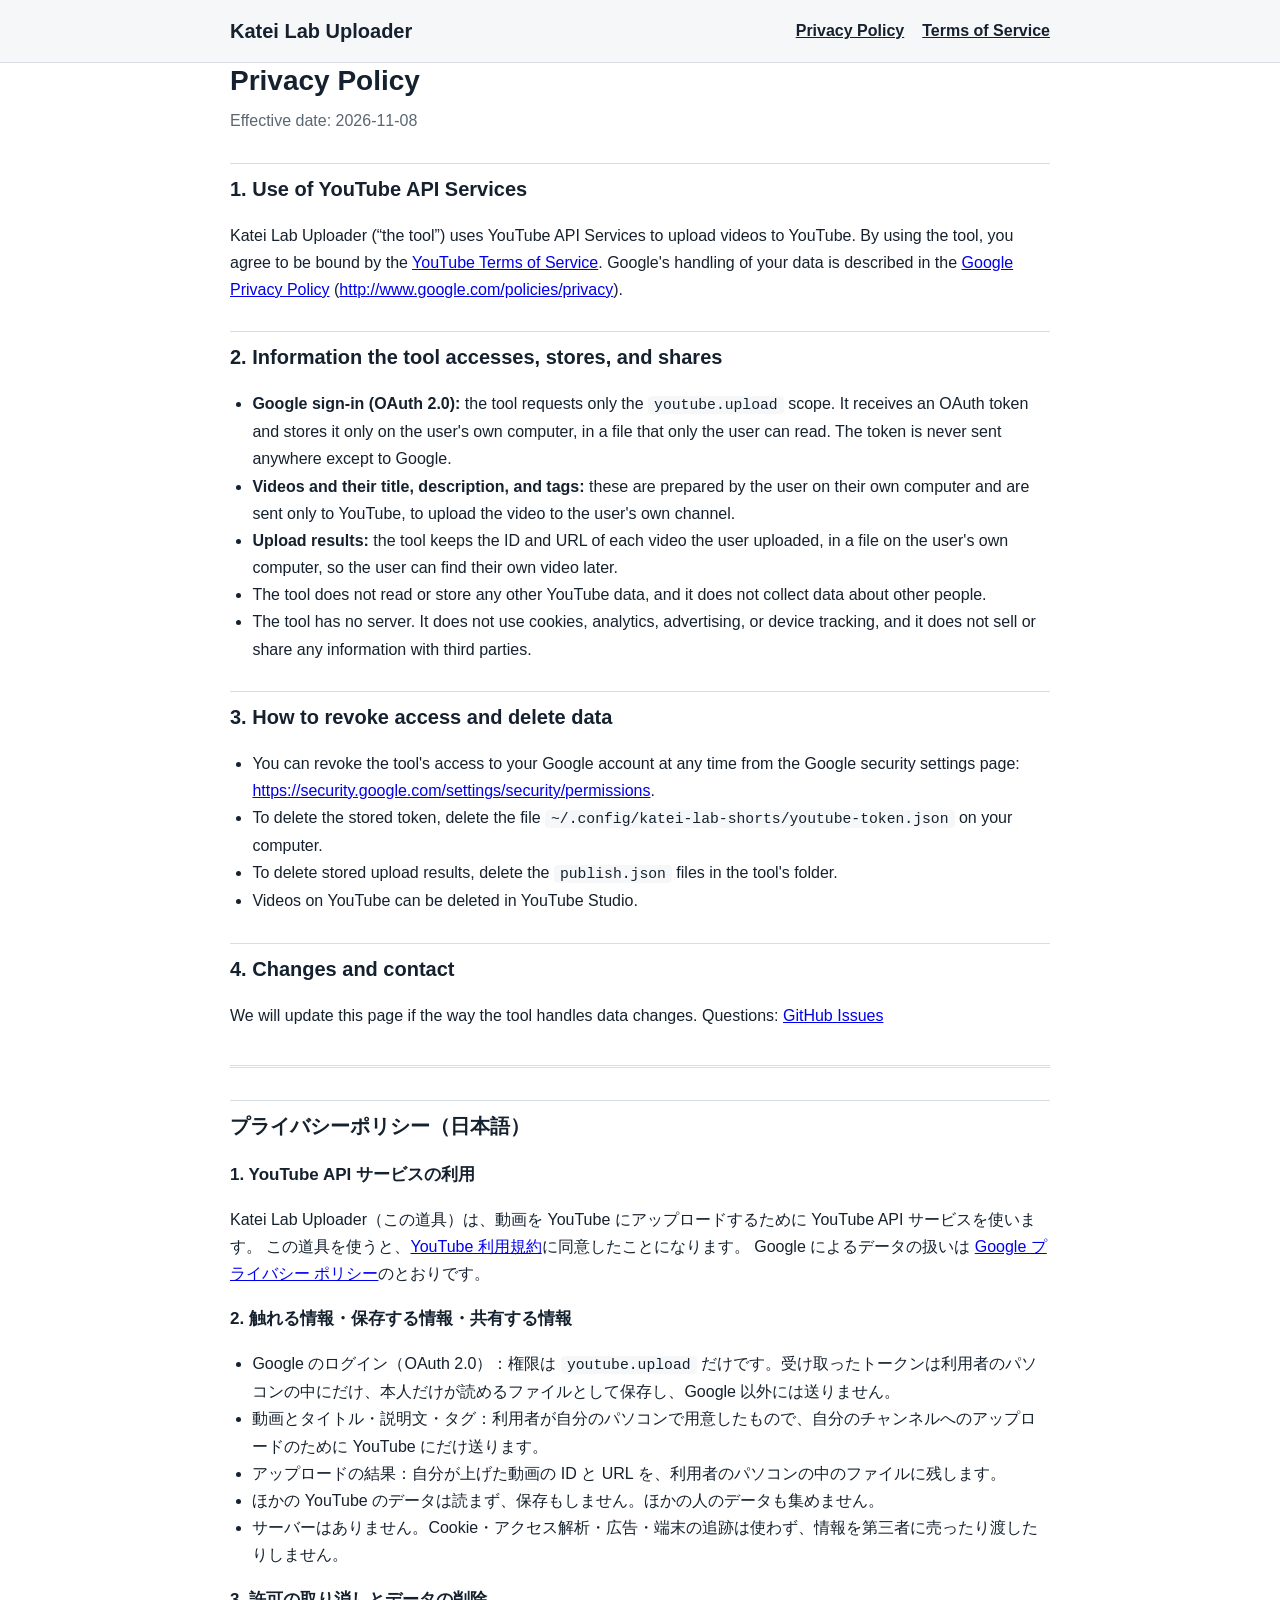
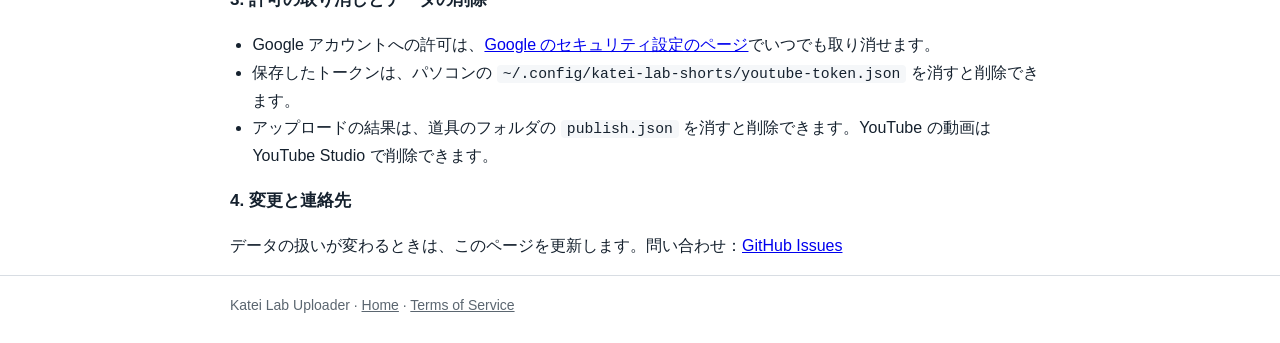
==== privacy.html @ 1b7b39dd "Add about, privacy policy, and terms pages for Katei Lab Uploader Co-Authored-By: Claude Opus 5.5 <n" ====
<!doctype html>
<html lang="en">
<head>
<meta charset="utf-8">
<meta name="viewport" content="width=device-width, initial-scale=1">
<title>Privacy Policy – Katei Lab Uploader</title>
<link rel="stylesheet" href="style.css">
</head>
<body>
<header>
	<div class="wrap">
		<a class="brand" href="./">Katei Lab Uploader</a>
		<nav><a href="privacy.html">Privacy Policy</a><a href="terms.html">Terms of Service</a></nav>
	</div>
</header>
<main class="wrap">
	<h1>Privacy Policy</h1>
	<p class="lead">Effective date: 2026-11-08</p>

	<h2>1. Use of YouTube API Services</h2>
	<p>
		Katei Lab Uploader (“the tool”) uses YouTube API Services to upload videos to YouTube.
		By using the tool, you agree to be bound by the <a href="https://www.youtube.com/t/terms">YouTube Terms of Service</a>.
		Google's handling of your data is described in the
		<a href="https://policies.google.com/privacy">Google Privacy Policy</a> (<a href="http://www.google.com/policies/privacy">http://www.google.com/policies/privacy</a>).
	</p>

	<h2>2. Information the tool accesses, stores, and shares</h2>
	<ul>
		<li><strong>Google sign-in (OAuth 2.0):</strong> the tool requests only the <code>youtube.upload</code> scope. It receives an OAuth token and stores it only on the user's own computer, in a file that only the user can read. The token is never sent anywhere except to Google.</li>
		<li><strong>Videos and their title, description, and tags:</strong> these are prepared by the user on their own computer and are sent only to YouTube, to upload the video to the user's own channel.</li>
		<li><strong>Upload results:</strong> the tool keeps the ID and URL of each video the user uploaded, in a file on the user's own computer, so the user can find their own video later.</li>
		<li>The tool does not read or store any other YouTube data, and it does not collect data about other people.</li>
		<li>The tool has no server. It does not use cookies, analytics, advertising, or device tracking, and it does not sell or share any information with third parties.</li>
	</ul>

	<h2>3. How to revoke access and delete data</h2>
	<ul>
		<li>You can revoke the tool's access to your Google account at any time from the Google security settings page: <a href="https://security.google.com/settings/security/permissions">https://security.google.com/settings/security/permissions</a>.</li>
		<li>To delete the stored token, delete the file <code>~/.config/katei-lab-shorts/youtube-token.json</code> on your computer.</li>
		<li>To delete stored upload results, delete the <code>publish.json</code> files in the tool's folder.</li>
		<li>Videos on YouTube can be deleted in YouTube Studio.</li>
	</ul>

	<h2>4. Changes and contact</h2>
	<p>We will update this page if the way the tool handles data changes. Questions: <a href="https://github.com/stargazer5825ss-cmyk/katei-lab-uploader/issues">GitHub Issues</a></p>

	<section class="ja" lang="ja">
		<h2>プライバシーポリシー（日本語）</h2>
		<h3>1. YouTube API サービスの利用</h3>
		<p>
			Katei Lab Uploader（この道具）は、動画を YouTube にアップロードするために YouTube API サービスを使います。
			この道具を使うと、<a href="https://www.youtube.com/t/terms">YouTube 利用規約</a>に同意したことになります。
			Google によるデータの扱いは <a href="https://policies.google.com/privacy">Google プライバシー ポリシー</a>のとおりです。
		</p>
		<h3>2. 触れる情報・保存する情報・共有する情報</h3>
		<ul>
			<li>Google のログイン（OAuth 2.0）：権限は <code>youtube.upload</code> だけです。受け取ったトークンは利用者のパソコンの中にだけ、本人だけが読めるファイルとして保存し、Google 以外には送りません。</li>
			<li>動画とタイトル・説明文・タグ：利用者が自分のパソコンで用意したもので、自分のチャンネルへのアップロードのために YouTube にだけ送ります。</li>
			<li>アップロードの結果：自分が上げた動画の ID と URL を、利用者のパソコンの中のファイルに残します。</li>
			<li>ほかの YouTube のデータは読まず、保存もしません。ほかの人のデータも集めません。</li>
			<li>サーバーはありません。Cookie・アクセス解析・広告・端末の追跡は使わず、情報を第三者に売ったり渡したりしません。</li>
		</ul>
		<h3>3. 許可の取り消しとデータの削除</h3>
		<ul>
			<li>Google アカウントへの許可は、<a href="https://security.google.com/settings/security/permissions">Google のセキュリティ設定のページ</a>でいつでも取り消せます。</li>
			<li>保存したトークンは、パソコンの <code>~/.config/katei-lab-shorts/youtube-token.json</code> を消すと削除できます。</li>
			<li>アップロードの結果は、道具のフォルダの <code>publish.json</code> を消すと削除できます。YouTube の動画は YouTube Studio で削除できます。</li>
		</ul>
		<h3>4. 変更と連絡先</h3>
		<p>データの扱いが変わるときは、このページを更新します。問い合わせ：<a href="https://github.com/stargazer5825ss-cmyk/katei-lab-uploader/issues">GitHub Issues</a></p>
	</section>
</main>
<footer>
	<div class="wrap">
		Katei Lab Uploader · <a href="./">Home</a> · <a href="terms.html">Terms of Service</a>
	</div>
</footer>
</body>
</html>
---- style.css ----
:root { --ink: #15212e; --muted: #5b6670; --line: #d8dde3; --accent: #c4302b; --bg: #ffffff; --soft: #f5f7f9; }
* { box-sizing: border-box; }
body { margin: 0; background: var(--bg); color: var(--ink); font: 16px/1.7 -apple-system, "Hiragino Sans", "Noto Sans JP", "Segoe UI", sans-serif; }
header { border-bottom: 1px solid var(--line); background: var(--soft); }
.wrap { max-width: 860px; margin: 0 auto; padding: 0 20px; }
header .wrap { display: flex; align-items: center; justify-content: space-between; gap: 16px; padding-top: 14px; padding-bottom: 14px; flex-wrap: wrap; }
.brand { font-weight: 800; font-size: 20px; color: var(--ink); text-decoration: none; }
nav a { margin-left: 18px; color: var(--ink); font-weight: 600; }
main { padding: 28px 0 48px; }
h1 { font-size: 28px; line-height: 1.3; margin: 0 0 8px; }
h2 { font-size: 20px; margin: 28px 0 8px; padding-top: 8px; border-top: 1px solid var(--line); }
h3 { font-size: 17px; margin: 18px 0 6px; }
.lead { color: var(--muted); margin-top: 0; }
.badge { display: inline-flex; align-items: center; gap: 10px; padding: 8px 14px; border: 2px solid var(--accent); border-radius: 10px; font-weight: 700; color: var(--accent); }
.badge img { height: 28px; }
ol, ul { padding-left: 1.4em; }
code { background: var(--soft); padding: 1px 6px; border-radius: 4px; font-size: 0.92em; }
.ja { margin-top: 36px; padding-top: 4px; border-top: 3px double var(--line); }
footer { border-top: 1px solid var(--line); color: var(--muted); font-size: 14px; padding: 18px 0 30px; }
footer a { color: var(--muted); }
.todo { background: #fff3cd; padding: 0 4px; }
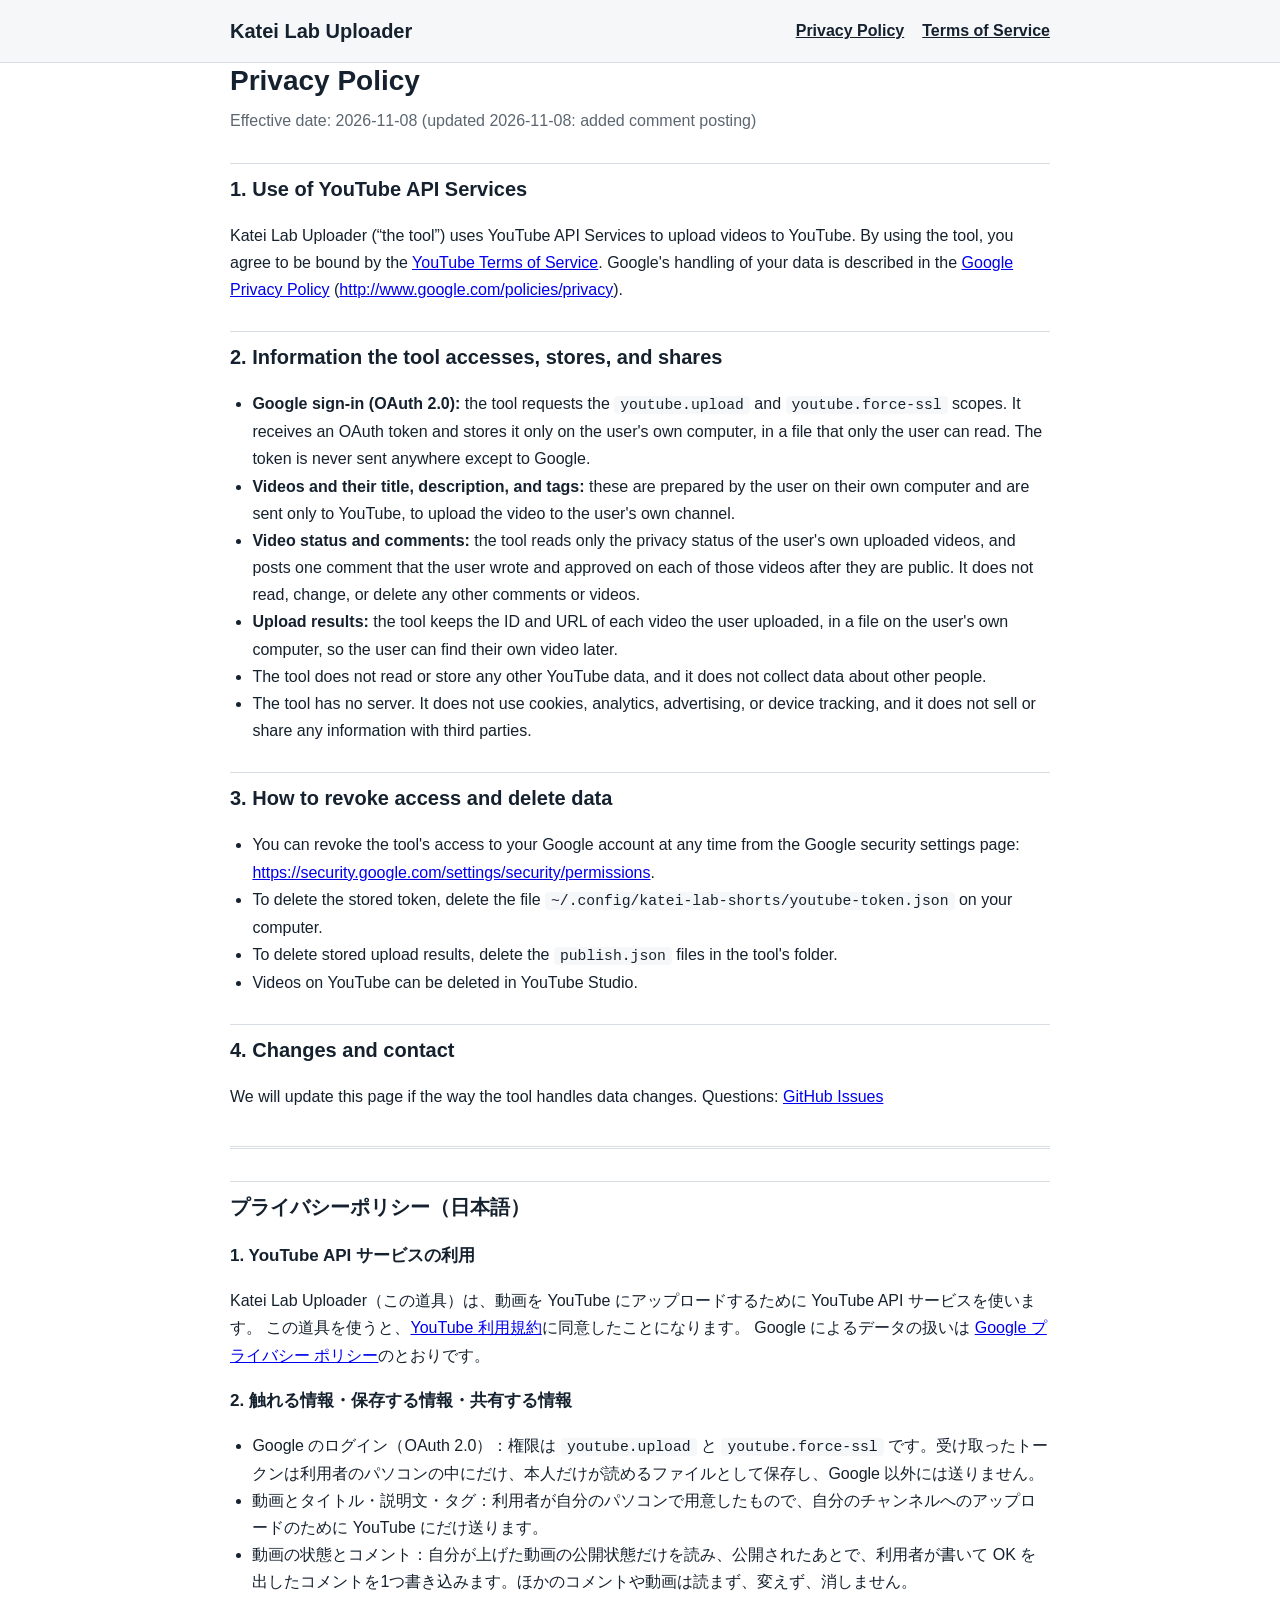
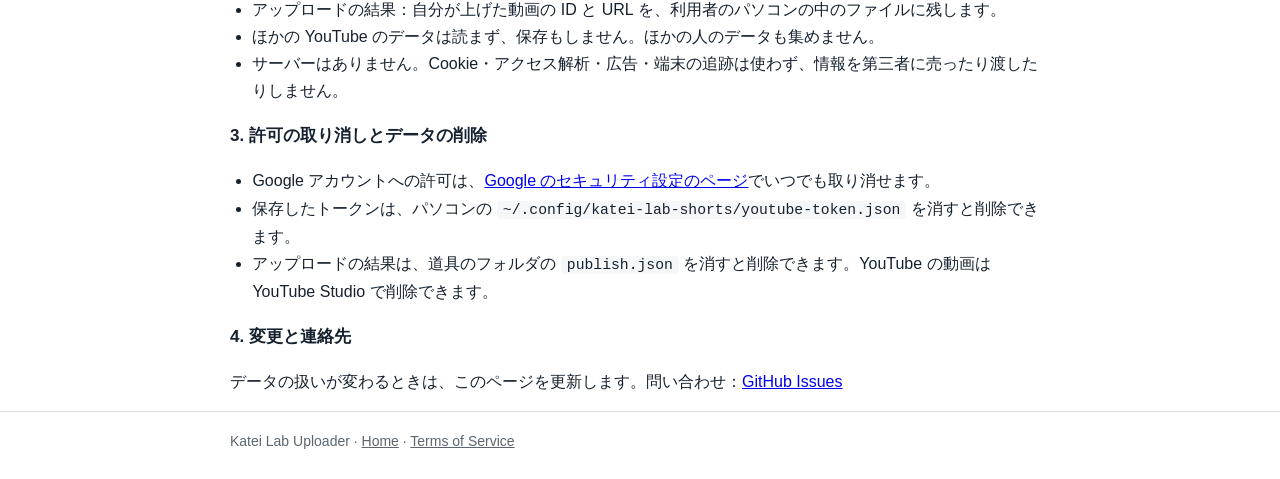
==== commit 9db9f6ef: "Describe comment posting (youtube.force-ssl) in about and privacy pages Co-Authored-By: Claude Opus " ====
--- a/privacy.html
+++ b/privacy.html
@@ -15,7 +15,7 @@
 </header>
 <main class="wrap">
 	<h1>Privacy Policy</h1>
-	<p class="lead">Effective date: 2026-11-08</p>
+	<p class="lead">Effective date: 2026-11-08 (updated 2026-11-08: added comment posting)</p>
 
 	<h2>1. Use of YouTube API Services</h2>
 	<p>
@@ -27,8 +27,9 @@
 
 	<h2>2. Information the tool accesses, stores, and shares</h2>
 	<ul>
-		<li><strong>Google sign-in (OAuth 2.0):</strong> the tool requests only the <code>youtube.upload</code> scope. It receives an OAuth token and stores it only on the user's own computer, in a file that only the user can read. The token is never sent anywhere except to Google.</li>
+		<li><strong>Google sign-in (OAuth 2.0):</strong> the tool requests the <code>youtube.upload</code> and <code>youtube.force-ssl</code> scopes. It receives an OAuth token and stores it only on the user's own computer, in a file that only the user can read. The token is never sent anywhere except to Google.</li>
 		<li><strong>Videos and their title, description, and tags:</strong> these are prepared by the user on their own computer and are sent only to YouTube, to upload the video to the user's own channel.</li>
+		<li><strong>Video status and comments:</strong> the tool reads only the privacy status of the user's own uploaded videos, and posts one comment that the user wrote and approved on each of those videos after they are public. It does not read, change, or delete any other comments or videos.</li>
 		<li><strong>Upload results:</strong> the tool keeps the ID and URL of each video the user uploaded, in a file on the user's own computer, so the user can find their own video later.</li>
 		<li>The tool does not read or store any other YouTube data, and it does not collect data about other people.</li>
 		<li>The tool has no server. It does not use cookies, analytics, advertising, or device tracking, and it does not sell or share any information with third parties.</li>
@@ -55,8 +56,9 @@
 		</p>
 		<h3>2. 触れる情報・保存する情報・共有する情報</h3>
 		<ul>
-			<li>Google のログイン（OAuth 2.0）：権限は <code>youtube.upload</code> だけです。受け取ったトークンは利用者のパソコンの中にだけ、本人だけが読めるファイルとして保存し、Google 以外には送りません。</li>
+			<li>Google のログイン（OAuth 2.0）：権限は <code>youtube.upload</code> と <code>youtube.force-ssl</code> です。受け取ったトークンは利用者のパソコンの中にだけ、本人だけが読めるファイルとして保存し、Google 以外には送りません。</li>
 			<li>動画とタイトル・説明文・タグ：利用者が自分のパソコンで用意したもので、自分のチャンネルへのアップロードのために YouTube にだけ送ります。</li>
+			<li>動画の状態とコメント：自分が上げた動画の公開状態だけを読み、公開されたあとで、利用者が書いて OK を出したコメントを1つ書き込みます。ほかのコメントや動画は読まず、変えず、消しません。</li>
 			<li>アップロードの結果：自分が上げた動画の ID と URL を、利用者のパソコンの中のファイルに残します。</li>
 			<li>ほかの YouTube のデータは読まず、保存もしません。ほかの人のデータも集めません。</li>
 			<li>サーバーはありません。Cookie・アクセス解析・広告・端末の追跡は使わず、情報を第三者に売ったり渡したりしません。</li>
